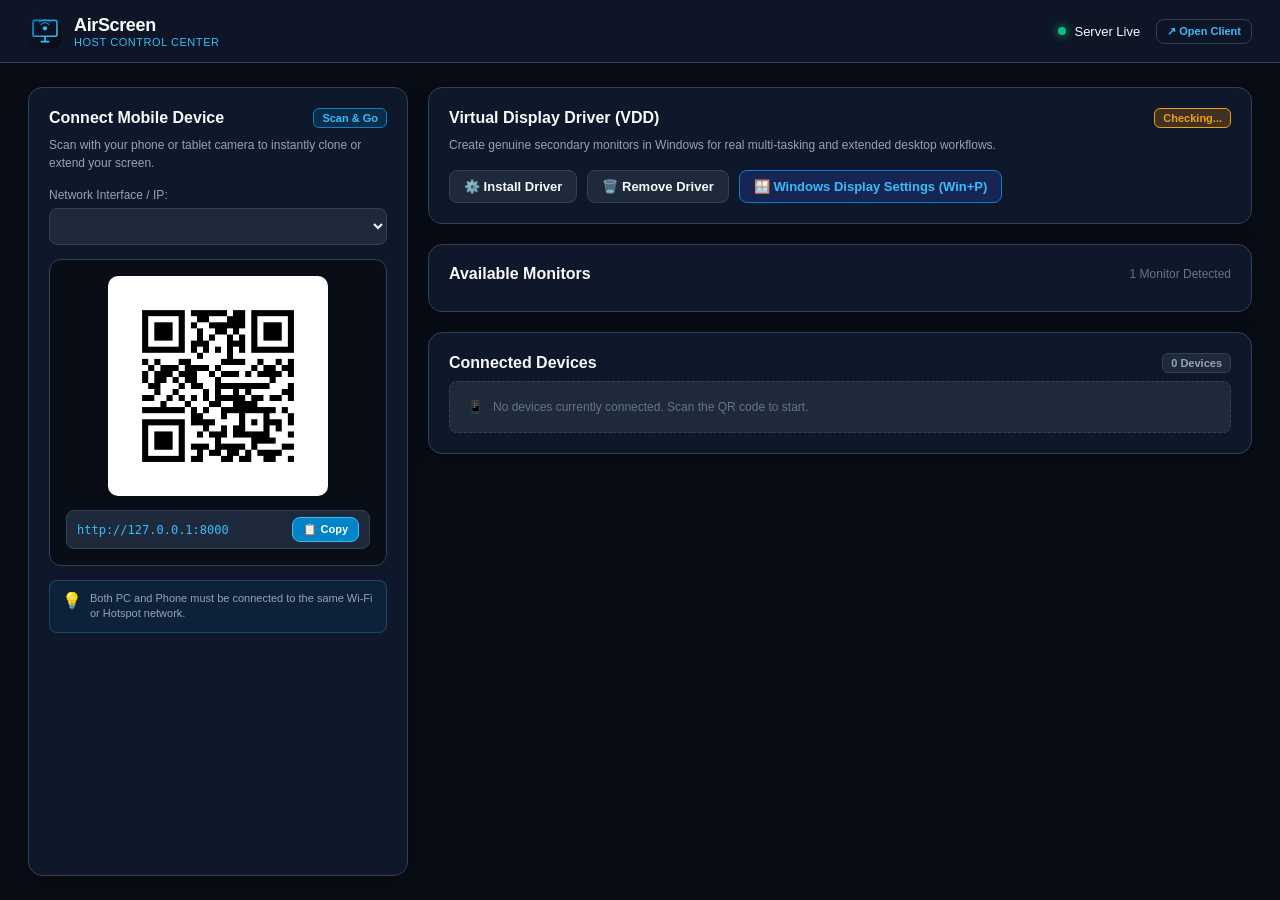
==== static/dashboard.html @ 87913420 "Implement AirScreen Full Software Suite: Host Desktop Control Center, PWA mobile client, hotkeys, tr" ====
<!DOCTYPE html>
<html lang="en">
<head>
  <meta charset="UTF-8">
  <meta name="viewport" content="width=device-width, initial-scale=1.0">
  <title>AirScreen Host Control Center</title>
  <link rel="icon" type="image/svg+xml" href="/static/icon.svg">
  <link rel="stylesheet" href="/static/css/dashboard.css?v=3.0">
</head>
<body>

  <!-- Top Navigation Header -->
  <header class="navbar">
    <div class="brand">
      <img src="/static/icon.svg" class="logo" alt="AirScreen Logo">
      <div class="brand-text">
        <span class="brand-name">AirScreen</span>
        <span class="brand-tag">Host Control Center</span>
      </div>
    </div>

    <div class="header-status">
      <div class="status-indicator">
        <span class="dot live-pulse"></span>
        <span id="server-status-label">Server Live</span>
      </div>
      <button class="btn btn-sm btn-ghost" id="open-client-tab-btn" title="Open Web Receiver in browser">
        ↗ Open Client
      </button>
    </div>
  </header>

  <main class="dashboard-grid">

    <!-- LEFT COLUMN: Connection & Pairing -->
    <section class="card connection-card">
      <div class="card-header">
        <h2 class="card-title">Connect Mobile Device</h2>
        <span class="badge badge-accent">Scan & Go</span>
      </div>
      <p class="card-desc">Scan with your phone or tablet camera to instantly clone or extend your screen.</p>

      <!-- Network Interface Selector -->
      <div class="form-group">
        <label for="iface-select" class="form-label">Network Interface / IP:</label>
        <select id="iface-select" class="form-select"></select>
      </div>

      <!-- QR Code Display Box -->
      <div class="qr-container">
        <div class="qr-box">
          <img id="qr-img" src="/static/qr.png" alt="Connection QR Code">
        </div>
        <div class="connection-url-box">
          <span class="url-text" id="connection-url">http://127.0.0.1:8000</span>
          <button class="btn btn-sm btn-primary" id="copy-url-btn">
            📋 Copy
          </button>
        </div>
      </div>

      <div class="tips-box">
        <span class="tip-icon">💡</span>
        <span class="tip-text">Both PC and Phone must be connected to the same Wi-Fi or Hotspot network.</span>
      </div>
    </section>

    <!-- RIGHT COLUMN: Monitors & Virtual Display Driver -->
    <div class="right-stack">

      <!-- Virtual Display Driver Studio -->
      <section class="card vdd-card">
        <div class="card-header">
          <h2 class="card-title">Virtual Display Driver (VDD)</h2>
          <span id="driver-status-badge" class="badge badge-warning">Checking...</span>
        </div>
        <p class="card-desc">Create genuine secondary monitors in Windows for real multi-tasking and extended desktop workflows.</p>

        <div class="vdd-actions">
          <button class="btn btn-secondary" id="btn-driver-install">
            <span>⚙️ Install Driver</span>
          </button>
          <button class="btn btn-secondary" id="btn-driver-remove">
            <span>🗑️ Remove Driver</span>
          </button>
          <button class="btn btn-accent" id="btn-driver-settings">
            <span>🪟 Windows Display Settings (Win+P)</span>
          </button>
        </div>
      </section>

      <!-- Monitor Previews & Switcher -->
      <section class="card monitors-card">
        <div class="card-header">
          <h2 class="card-title">Available Monitors</h2>
          <span class="card-sub-info" id="monitor-count-label">1 Monitor Detected</span>
        </div>

        <div class="monitors-grid" id="monitors-preview-container">
          <!-- Dynamically populated monitor cards -->
        </div>
      </section>

      <!-- Connected Clients Monitor -->
      <section class="card clients-card">
        <div class="card-header">
          <h2 class="card-title">Connected Devices</h2>
          <span class="badge" id="client-count-badge">0 Devices</span>
        </div>

        <div class="clients-list" id="clients-list-container">
          <div class="empty-state">
            <span class="empty-icon">📱</span>
            <span>No devices currently connected. Scan the QR code to start.</span>
          </div>
        </div>
      </section>

    </div>

  </main>

  <script src="/static/js/dashboard.js?v=3.0"></script>
</body>
</html>
---- static/css/dashboard.css ----
/* AirScreen Host Desktop Control Center Stylesheet */

:root {
  --bg-primary: #090d16;
  --bg-surface: #0f172a;
  --bg-elevated: #1e293b;
  --bg-highlight: #273549;

  --border-subtle: #334155;
  --border-active: #475569;

  --text-primary: #f8fafc;
  --text-secondary: #94a3b8;
  --text-muted: #64748b;

  --accent-blue: #0284c7;
  --accent-cyan: #38bdf8;
  --status-green: #10b981;
  --status-yellow: #f59e0b;
  --status-red: #ef4444;

  --font-sans: -apple-system, BlinkMacSystemFont, "Segoe UI", Roboto, "Helvetica Neue", Arial, sans-serif;
  --font-mono: ui-monospace, SFMono-Regular, Menlo, Monaco, Consolas, monospace;
}

* {
  box-sizing: border-box;
  margin: 0;
  padding: 0;
}

body {
  background-color: var(--bg-primary);
  color: var(--text-primary);
  font-family: var(--font-sans);
  min-height: 100vh;
  display: flex;
  flex-direction: column;
  overflow-x: hidden;
}

/* Navbar */
.navbar {
  display: flex;
  align-items: center;
  justify-content: space-between;
  padding: 14px 28px;
  background: rgba(15, 23, 42, 0.9);
  backdrop-filter: blur(12px);
  border-bottom: 1px solid var(--border-subtle);
  position: sticky;
  top: 0;
  z-index: 50;
}

.brand {
  display: flex;
  align-items: center;
  gap: 12px;
}

.logo {
  width: 34px;
  height: 34px;
}

.brand-name {
  font-size: 18px;
  font-weight: 700;
  letter-spacing: -0.02em;
}

.brand-tag {
  display: block;
  font-size: 11px;
  color: var(--accent-cyan);
  font-weight: 500;
  text-transform: uppercase;
  letter-spacing: 0.05em;
}

.header-status {
  display: flex;
  align-items: center;
  gap: 16px;
}

.status-indicator {
  display: flex;
  align-items: center;
  gap: 8px;
  font-size: 13px;
  font-weight: 500;
}

.dot {
  width: 8px;
  height: 8px;
  border-radius: 50%;
  background: var(--status-green);
}

.live-pulse {
  box-shadow: 0 0 10px var(--status-green);
  animation: pulse 2s infinite;
}

@keyframes pulse {
  0% { transform: scale(0.95); opacity: 0.8; }
  50% { transform: scale(1.15); opacity: 1; }
  100% { transform: scale(0.95); opacity: 0.8; }
}

/* Dashboard Grid */
.dashboard-grid {
  display: grid;
  grid-template-columns: 380px 1fr;
  gap: 20px;
  padding: 24px 28px;
  flex: 1;
  max-width: 1400px;
  margin: 0 auto;
  width: 100%;
}

@media (max-width: 900px) {
  .dashboard-grid {
    grid-template-columns: 1fr;
  }
}

.right-stack {
  display: flex;
  flex-direction: column;
  gap: 20px;
}

/* Cards */
.card {
  background: var(--bg-surface);
  border: 1px solid var(--border-subtle);
  border-radius: 14px;
  padding: 20px;
  box-shadow: 0 4px 20px rgba(0, 0, 0, 0.4);
}

.card-header {
  display: flex;
  align-items: center;
  justify-content: space-between;
  margin-bottom: 8px;
}

.card-title {
  font-size: 16px;
  font-weight: 600;
}

.card-desc {
  font-size: 12px;
  color: var(--text-secondary);
  line-height: 1.5;
  margin-bottom: 16px;
}

.card-sub-info {
  font-size: 12px;
  color: var(--text-muted);
}

/* Form inputs */
.form-group {
  margin-bottom: 14px;
}

.form-label {
  display: block;
  font-size: 12px;
  font-weight: 500;
  color: var(--text-secondary);
  margin-bottom: 6px;
}

.form-select {
  width: 100%;
  background: var(--bg-elevated);
  border: 1px solid var(--border-subtle);
  color: var(--text-primary);
  padding: 9px 12px;
  border-radius: 8px;
  font-size: 13px;
  outline: none;
}

/* QR Code Section */
.qr-container {
  display: flex;
  flex-direction: column;
  align-items: center;
  gap: 14px;
  padding: 16px;
  background: var(--bg-primary);
  border: 1px solid var(--border-subtle);
  border-radius: 12px;
}

.qr-box {
  width: 220px;
  height: 220px;
  background: #fff;
  padding: 10px;
  border-radius: 10px;
  display: flex;
  align-items: center;
  justify-content: center;
}

.qr-box img {
  width: 100%;
  height: 100%;
  object-fit: contain;
}

.connection-url-box {
  display: flex;
  align-items: center;
  justify-content: space-between;
  width: 100%;
  background: var(--bg-elevated);
  border: 1px solid var(--border-subtle);
  border-radius: 8px;
  padding: 6px 10px;
  gap: 8px;
}

.url-text {
  font-family: var(--font-mono);
  font-size: 12px;
  color: var(--accent-cyan);
  overflow: hidden;
  text-overflow: ellipsis;
  white-space: nowrap;
}

.tips-box {
  margin-top: 14px;
  padding: 10px 12px;
  background: rgba(2, 132, 199, 0.1);
  border: 1px solid rgba(56, 189, 248, 0.25);
  border-radius: 8px;
  display: flex;
  gap: 8px;
  align-items: flex-start;
}

.tip-text {
  font-size: 11px;
  color: var(--text-secondary);
  line-height: 1.4;
}

/* VDD Driver Card */
.vdd-actions {
  display: flex;
  flex-wrap: wrap;
  gap: 10px;
}

/* Monitors Grid */
.monitors-grid {
  display: grid;
  grid-template-columns: repeat(auto-fit, minmax(260px, 1fr));
  gap: 14px;
}

.monitor-preview-card {
  background: var(--bg-elevated);
  border: 1px solid var(--border-subtle);
  border-radius: 10px;
  padding: 12px;
  display: flex;
  flex-direction: column;
  gap: 10px;
  transition: all 0.18s;
  cursor: pointer;
}

.monitor-preview-card:hover {
  border-color: var(--border-active);
}

.monitor-preview-card.active {
  border-color: var(--accent-cyan);
  background: #172554;
}

.monitor-thumb-frame {
  width: 100%;
  height: 130px;
  background: #000;
  border-radius: 6px;
  overflow: hidden;
  display: flex;
  align-items: center;
  justify-content: center;
  border: 1px solid var(--border-subtle);
}

.monitor-thumb-frame img {
  width: 100%;
  height: 100%;
  object-fit: contain;
}

.monitor-info {
  display: flex;
  align-items: center;
  justify-content: space-between;
}

.mon-name {
  font-size: 13px;
  font-weight: 600;
}

.mon-res {
  font-family: var(--font-mono);
  font-size: 11px;
  color: var(--text-secondary);
}

/* Connected Devices List */
.clients-list {
  display: flex;
  flex-direction: column;
  gap: 8px;
}

.client-row {
  display: flex;
  align-items: center;
  justify-content: space-between;
  background: var(--bg-elevated);
  border: 1px solid var(--border-subtle);
  border-radius: 8px;
  padding: 10px 14px;
}

.client-details {
  display: flex;
  align-items: center;
  gap: 12px;
}

.client-icon {
  font-size: 20px;
}

.client-title {
  font-size: 13px;
  font-weight: 600;
}

.client-meta {
  font-family: var(--font-mono);
  font-size: 11px;
  color: var(--text-muted);
}

.empty-state {
  display: flex;
  align-items: center;
  gap: 10px;
  padding: 18px;
  color: var(--text-muted);
  font-size: 12px;
  background: var(--bg-elevated);
  border-radius: 8px;
  border: 1px dashed var(--border-subtle);
}

/* Badges & Buttons */
.badge {
  background: var(--bg-elevated);
  border: 1px solid var(--border-subtle);
  color: var(--text-secondary);
  padding: 3px 8px;
  border-radius: 6px;
  font-size: 11px;
  font-weight: 600;
}

.badge-accent {
  background: rgba(2, 132, 199, 0.2);
  border-color: var(--accent-blue);
  color: var(--accent-cyan);
}

.badge-success {
  background: rgba(16, 185, 129, 0.2);
  border-color: var(--status-green);
  color: var(--status-green);
}

.badge-warning {
  background: rgba(245, 158, 11, 0.2);
  border-color: var(--status-yellow);
  color: var(--status-yellow);
}

.btn {
  display: inline-flex;
  align-items: center;
  justify-content: center;
  gap: 6px;
  padding: 8px 14px;
  border-radius: 8px;
  font-size: 13px;
  font-weight: 600;
  cursor: pointer;
  border: 1px solid var(--border-subtle);
  transition: all 0.15s;
}

.btn-primary {
  background: var(--accent-blue);
  border-color: var(--accent-cyan);
  color: #fff;
}

.btn-primary:hover {
  background: #0369a1;
}

.btn-secondary {
  background: var(--bg-elevated);
  color: var(--text-primary);
}

.btn-secondary:hover {
  background: var(--bg-highlight);
}

.btn-accent {
  background: #172554;
  border-color: var(--accent-blue);
  color: var(--accent-cyan);
}

.btn-sm {
  padding: 5px 10px;
  font-size: 11px;
}

.btn-ghost {
  background: transparent;
  color: var(--accent-cyan);
}
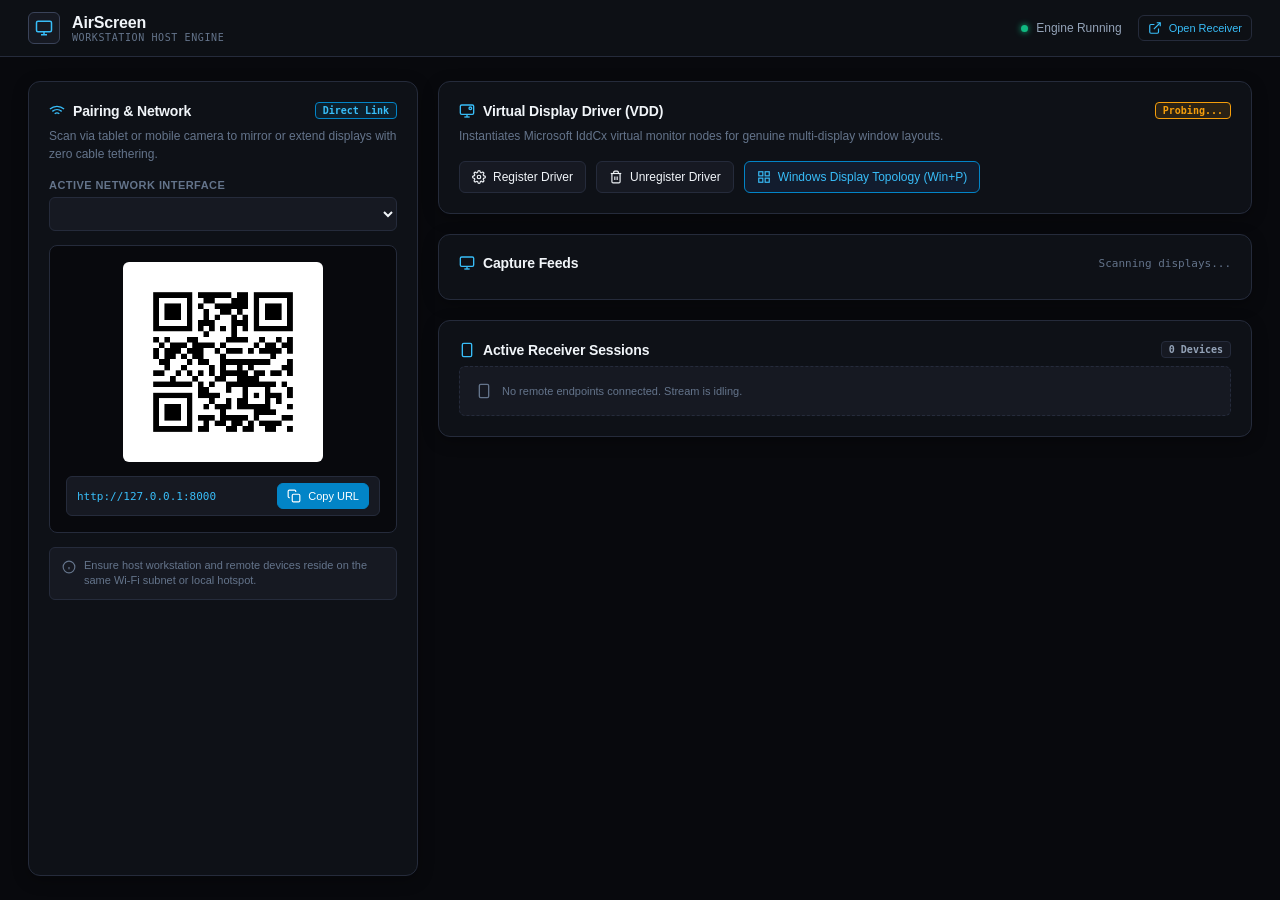
==== commit 382709e0: "Refactor UI: Remove all emojis, eliminate gradients for pure industrial dark theme, add kinetic iner" ====
--- a/static/dashboard.html
+++ b/static/dashboard.html
@@ -3,29 +3,36 @@
 <head>
   <meta charset="UTF-8">
   <meta name="viewport" content="width=device-width, initial-scale=1.0">
-  <title>AirScreen Host Control Center</title>
+  <title>AirScreen | Host Control Center</title>
   <link rel="icon" type="image/svg+xml" href="/static/icon.svg">
-  <link rel="stylesheet" href="/static/css/dashboard.css?v=3.0">
+  <link rel="stylesheet" href="/static/css/dashboard.css?v=4.0">
 </head>
 <body>
 
   <!-- Top Navigation Header -->
   <header class="navbar">
     <div class="brand">
-      <img src="/static/icon.svg" class="logo" alt="AirScreen Logo">
+      <div class="logo-box">
+        <svg viewBox="0 0 24 24" class="logo-svg">
+          <rect x="2" y="3" width="20" height="14" rx="2" stroke="currentColor" stroke-width="2" fill="none"/>
+          <line x1="8" y1="21" x2="16" y2="21" stroke="currentColor" stroke-width="2"/>
+          <line x1="12" y1="17" x2="12" y2="21" stroke="currentColor" stroke-width="2"/>
+        </svg>
+      </div>
       <div class="brand-text">
         <span class="brand-name">AirScreen</span>
-        <span class="brand-tag">Host Control Center</span>
+        <span class="brand-tag">Workstation Host Engine</span>
       </div>
     </div>
 
     <div class="header-status">
       <div class="status-indicator">
         <span class="dot live-pulse"></span>
-        <span id="server-status-label">Server Live</span>
+        <span id="server-status-label">Engine Running</span>
       </div>
-      <button class="btn btn-sm btn-ghost" id="open-client-tab-btn" title="Open Web Receiver in browser">
-        ↗ Open Client
+      <button class="btn btn-sm btn-ghost" id="open-client-tab-btn" title="Open receiver view in browser">
+        <svg viewBox="0 0 24 24" class="btn-icon"><path d="M18 13v6a2 2 0 0 1-2 2H5a2 2 0 0 1-2-2V8a2 2 0 0 1 2-2h6"/><polyline points="15 3 21 3 21 9"/><line x1="10" y1="14" x2="21" y2="3"/></svg>
+        <span>Open Receiver</span>
       </button>
     </div>
   </header>
@@ -35,33 +42,39 @@
     <!-- LEFT COLUMN: Connection & Pairing -->
     <section class="card connection-card">
       <div class="card-header">
-        <h2 class="card-title">Connect Mobile Device</h2>
-        <span class="badge badge-accent">Scan & Go</span>
+        <div class="header-with-icon">
+          <svg viewBox="0 0 24 24" class="panel-icon"><path d="M5 12.55a11 11 0 0 1 14.08 0M1.42 9a16 16 0 0 1 21.16 0M8.53 16.11a6 6 0 0 1 6.95 0M12 20h.01"/></svg>
+          <h2 class="card-title">Pairing & Network</h2>
+        </div>
+        <span class="badge badge-accent">Direct Link</span>
       </div>
-      <p class="card-desc">Scan with your phone or tablet camera to instantly clone or extend your screen.</p>
+      <p class="card-desc">Scan via tablet or mobile camera to mirror or extend displays with zero cable tethering.</p>
 
       <!-- Network Interface Selector -->
       <div class="form-group">
-        <label for="iface-select" class="form-label">Network Interface / IP:</label>
-        <select id="iface-select" class="form-select"></select>
+        <label for="iface-select" class="form-label">Active Network Interface</label>
+        <div class="select-wrapper">
+          <select id="iface-select" class="form-select"></select>
+        </div>
       </div>
 
       <!-- QR Code Display Box -->
       <div class="qr-container">
         <div class="qr-box">
-          <img id="qr-img" src="/static/qr.png" alt="Connection QR Code">
+          <img id="qr-img" src="/static/qr.png" alt="Direct Connection QR Code">
         </div>
         <div class="connection-url-box">
           <span class="url-text" id="connection-url">http://127.0.0.1:8000</span>
           <button class="btn btn-sm btn-primary" id="copy-url-btn">
-            📋 Copy
+            <svg viewBox="0 0 24 24" class="btn-icon"><rect x="9" y="9" width="13" height="13" rx="2" ry="2"/><path d="M5 15H4a2 2 0 0 1-2-2V4a2 2 0 0 1 2-2h9a2 2 0 0 1 2 2v1"/></svg>
+            <span id="copy-btn-text">Copy URL</span>
           </button>
         </div>
       </div>
 
       <div class="tips-box">
-        <span class="tip-icon">💡</span>
-        <span class="tip-text">Both PC and Phone must be connected to the same Wi-Fi or Hotspot network.</span>
+        <svg viewBox="0 0 24 24" class="tip-icon-svg"><circle cx="12" cy="12" r="10"/><line x1="12" y1="16" x2="12" y2="12"/><line x1="12" y1="8" x2="12.01" y2="8"/></svg>
+        <span class="tip-text">Ensure host workstation and remote devices reside on the same Wi-Fi subnet or local hotspot.</span>
       </div>
     </section>
 
@@ -71,20 +84,26 @@
       <!-- Virtual Display Driver Studio -->
       <section class="card vdd-card">
         <div class="card-header">
-          <h2 class="card-title">Virtual Display Driver (VDD)</h2>
-          <span id="driver-status-badge" class="badge badge-warning">Checking...</span>
+          <div class="header-with-icon">
+            <svg viewBox="0 0 24 24" class="panel-icon"><rect x="2" y="3" width="20" height="14" rx="2"/><line x1="8" y1="21" x2="16" y2="21"/><line x1="12" y1="17" x2="12" y2="21"/><circle cx="17" cy="8" r="2"/></svg>
+            <h2 class="card-title">Virtual Display Driver (VDD)</h2>
+          </div>
+          <span id="driver-status-badge" class="badge badge-warning">Probing...</span>
         </div>
-        <p class="card-desc">Create genuine secondary monitors in Windows for real multi-tasking and extended desktop workflows.</p>
+        <p class="card-desc">Instantiates Microsoft IddCx virtual monitor nodes for genuine multi-display window layouts.</p>
 
         <div class="vdd-actions">
           <button class="btn btn-secondary" id="btn-driver-install">
-            <span>⚙️ Install Driver</span>
+            <svg viewBox="0 0 24 24" class="btn-icon"><circle cx="12" cy="12" r="3"/><path d="M19.4 15a1.65 1.65 0 0 0 .33 1.82l.06.06a2 2 0 0 1 0 2.83 2 2 0 0 1-2.83 0l-.06-.06a1.65 1.65 0 0 0-1.82-.33 1.65 1.65 0 0 0-1 1.51V21a2 2 0 0 1-2 2 2 2 0 0 1-2-2v-.09A1.65 1.65 0 0 0 9 19.4a1.65 1.65 0 0 0-1.82.33l-.06.06a2 2 0 0 1-2.83 0 2 2 0 0 1 0-2.83l.06-.06a1.65 1.65 0 0 0 .33-1.82 1.65 1.65 0 0 0-1.51-1H3a2 2 0 0 1-2-2 2 2 0 0 1 2-2h.09A1.65 1.65 0 0 0 4.6 9a1.65 1.65 0 0 0-.33-1.82l-.06-.06a2 2 0 0 1 0-2.83 2 2 0 0 1 2.83 0l.06.06a1.65 1.65 0 0 0 1.82.33H9a1.65 1.65 0 0 0 1-1.51V3a2 2 0 0 1 2-2 2 2 0 0 1 2 2v.09a1.65 1.65 0 0 0 1 1.51 1.65 1.65 0 0 0 1.82-.33l.06-.06a2 2 0 0 1 2.83 0 2 2 0 0 1 0 2.83l-.06.06a1.65 1.65 0 0 0-.33 1.82V9a1.65 1.65 0 0 0 1.51 1H21a2 2 0 0 1 2 2 2 2 0 0 1-2 2h-.09a1.65 1.65 0 0 0-1.51 1z"/></svg>
+            <span>Register Driver</span>
           </button>
           <button class="btn btn-secondary" id="btn-driver-remove">
-            <span>🗑️ Remove Driver</span>
+            <svg viewBox="0 0 24 24" class="btn-icon"><polyline points="3 6 5 6 21 6"/><path d="M19 6v14a2 2 0 0 1-2 2H7a2 2 0 0 1-2-2V6m3 0V4a2 2 0 0 1 2-2h4a2 2 0 0 1 2 2v2"/><line x1="10" y1="11" x2="10" y2="17"/><line x1="14" y1="11" x2="14" y2="17"/></svg>
+            <span>Unregister Driver</span>
           </button>
           <button class="btn btn-accent" id="btn-driver-settings">
-            <span>🪟 Windows Display Settings (Win+P)</span>
+            <svg viewBox="0 0 24 24" class="btn-icon"><rect x="3" y="3" width="7" height="7"/><rect x="14" y="3" width="7" height="7"/><rect x="14" y="14" width="7" height="7"/><rect x="3" y="14" width="7" height="7"/></svg>
+            <span>Windows Display Topology (Win+P)</span>
           </button>
         </div>
       </section>
@@ -92,8 +111,11 @@
       <!-- Monitor Previews & Switcher -->
       <section class="card monitors-card">
         <div class="card-header">
-          <h2 class="card-title">Available Monitors</h2>
-          <span class="card-sub-info" id="monitor-count-label">1 Monitor Detected</span>
+          <div class="header-with-icon">
+            <svg viewBox="0 0 24 24" class="panel-icon"><rect x="2" y="3" width="20" height="14" rx="2"/><line x1="8" y1="21" x2="16" y2="21"/><line x1="12" y1="17" x2="12" y2="21"/></svg>
+            <h2 class="card-title">Capture Feeds</h2>
+          </div>
+          <span class="card-sub-info" id="monitor-count-label">Scanning displays...</span>
         </div>
 
         <div class="monitors-grid" id="monitors-preview-container">
@@ -104,14 +126,17 @@
       <!-- Connected Clients Monitor -->
       <section class="card clients-card">
         <div class="card-header">
-          <h2 class="card-title">Connected Devices</h2>
+          <div class="header-with-icon">
+            <svg viewBox="0 0 24 24" class="panel-icon"><rect x="5" y="2" width="14" height="20" rx="2" ry="2"/><line x1="12" y1="18" x2="12.01" y2="18"/></svg>
+            <h2 class="card-title">Active Receiver Sessions</h2>
+          </div>
           <span class="badge" id="client-count-badge">0 Devices</span>
         </div>
 
         <div class="clients-list" id="clients-list-container">
           <div class="empty-state">
-            <span class="empty-icon">📱</span>
-            <span>No devices currently connected. Scan the QR code to start.</span>
+            <svg viewBox="0 0 24 24" class="empty-icon-svg"><rect x="5" y="2" width="14" height="20" rx="2" ry="2"/><line x1="12" y1="18" x2="12.01" y2="18"/></svg>
+            <span>No remote endpoints connected. Stream is idling.</span>
           </div>
         </div>
       </section>
@@ -120,6 +145,6 @@
 
   </main>
 
-  <script src="/static/js/dashboard.js?v=3.0"></script>
+  <script src="/static/js/dashboard.js?v=4.0"></script>
 </body>
 </html>
--- a/static/css/dashboard.css
+++ b/static/css/dashboard.css
@@ -1,23 +1,25 @@
-/* AirScreen Host Desktop Control Center Stylesheet */
+/* AirScreen Professional Workstation Host Interface (Obsidian & Steel Palette) */
 
 :root {
-  --bg-primary: #090d16;
-  --bg-surface: #0f172a;
-  --bg-elevated: #1e293b;
-  --bg-highlight: #273549;
-
-  --border-subtle: #334155;
-  --border-active: #475569;
-
-  --text-primary: #f8fafc;
+  --bg-primary: #08090d;
+  --bg-surface: #0e1117;
+  --bg-elevated: #161922;
+  --bg-highlight: #202634;
+
+  --border-subtle: #252b3b;
+  --border-active: #3a4359;
+
+  --text-primary: #f1f5f9;
   --text-secondary: #94a3b8;
   --text-muted: #64748b;
 
-  --accent-blue: #0284c7;
+  --accent-core: #0284c7;
   --accent-cyan: #38bdf8;
-  --status-green: #10b981;
-  --status-yellow: #f59e0b;
-  --status-red: #ef4444;
+  --accent-subtle: rgba(2, 132, 199, 0.12);
+
+  --status-emerald: #10b981;
+  --status-amber: #f59e0b;
+  --status-rose: #f43f5e;
 
   --font-sans: -apple-system, BlinkMacSystemFont, "Segoe UI", Roboto, "Helvetica Neue", Arial, sans-serif;
   --font-mono: ui-monospace, SFMono-Regular, Menlo, Monaco, Consolas, monospace;
@@ -37,6 +39,7 @@
   display: flex;
   flex-direction: column;
   overflow-x: hidden;
+  -webkit-font-smoothing: antialiased;
 }
 
 /* Navbar */
@@ -44,8 +47,8 @@
   display: flex;
   align-items: center;
   justify-content: space-between;
-  padding: 14px 28px;
-  background: rgba(15, 23, 42, 0.9);
+  padding: 12px 28px;
+  background: rgba(14, 17, 23, 0.95);
   backdrop-filter: blur(12px);
   border-bottom: 1px solid var(--border-subtle);
   position: sticky;
@@ -59,73 +62,81 @@
   gap: 12px;
 }
 
-.logo {
-  width: 34px;
-  height: 34px;
+.logo-box {
+  width: 32px;
+  height: 32px;
+  border-radius: 6px;
+  background: var(--bg-elevated);
+  border: 1px solid var(--border-active);
+  display: flex;
+  align-items: center;
+  justify-content: center;
+  color: var(--accent-cyan);
+}
+
+.logo-svg {
+  width: 18px;
+  height: 18px;
 }
 
 .brand-name {
-  font-size: 18px;
+  font-size: 16px;
   font-weight: 700;
-  letter-spacing: -0.02em;
+  letter-spacing: -0.01em;
+  color: var(--text-primary);
 }
 
 .brand-tag {
   display: block;
-  font-size: 11px;
-  color: var(--accent-cyan);
+  font-size: 10px;
+  color: var(--text-muted);
+  font-family: var(--font-mono);
+  text-transform: uppercase;
+  letter-spacing: 0.06em;
+}
+
+.header-status {
+  display: flex;
+  align-items: center;
+  gap: 16px;
+}
+
+.status-indicator {
+  display: flex;
+  align-items: center;
+  gap: 8px;
+  font-size: 12px;
   font-weight: 500;
-  text-transform: uppercase;
-  letter-spacing: 0.05em;
-}
-
-.header-status {
-  display: flex;
-  align-items: center;
-  gap: 16px;
-}
-
-.status-indicator {
-  display: flex;
-  align-items: center;
-  gap: 8px;
-  font-size: 13px;
-  font-weight: 500;
+  color: var(--text-secondary);
 }
 
 .dot {
-  width: 8px;
-  height: 8px;
+  width: 7px;
+  height: 7px;
   border-radius: 50%;
-  background: var(--status-green);
+  background: var(--status-emerald);
 }
 
 .live-pulse {
-  box-shadow: 0 0 10px var(--status-green);
-  animation: pulse 2s infinite;
-}
-
-@keyframes pulse {
-  0% { transform: scale(0.95); opacity: 0.8; }
-  50% { transform: scale(1.15); opacity: 1; }
-  100% { transform: scale(0.95); opacity: 0.8; }
+  box-shadow: 0 0 6px var(--status-emerald);
 }
 
 /* Dashboard Grid */
 .dashboard-grid {
   display: grid;
-  grid-template-columns: 380px 1fr;
+  grid-template-columns: 390px 1fr;
   gap: 20px;
   padding: 24px 28px;
   flex: 1;
-  max-width: 1400px;
+  max-width: 1360px;
   margin: 0 auto;
   width: 100%;
 }
 
-@media (max-width: 900px) {
+@media (max-width: 960px) {
   .dashboard-grid {
     grid-template-columns: 1fr;
+    padding: 16px;
   }
 }
 
@@ -139,9 +150,9 @@
 .card {
   background: var(--bg-surface);
   border: 1px solid var(--border-subtle);
-  border-radius: 14px;
+  border-radius: 12px;
   padding: 20px;
-  box-shadow: 0 4px 20px rgba(0, 0, 0, 0.4);
+  box-shadow: 0 4px 16px rgba(0, 0, 0, 0.3);
 }
 
 .card-header {
@@ -151,21 +162,37 @@
   margin-bottom: 8px;
 }
 
+.header-with-icon {
+  display: flex;
+  align-items: center;
+  gap: 8px;
+}
+
+.panel-icon {
+  width: 16px;
+  height: 16px;
+  stroke: var(--accent-cyan);
+  stroke-width: 2;
+  fill: none;
+}
+
 .card-title {
-  font-size: 16px;
+  font-size: 14px;
   font-weight: 600;
+  letter-spacing: -0.01em;
 }
 
 .card-desc {
   font-size: 12px;
-  color: var(--text-secondary);
+  color: var(--text-muted);
   line-height: 1.5;
   margin-bottom: 16px;
 }
 
 .card-sub-info {
-  font-size: 12px;
-  color: var(--text-muted);
+  font-size: 11px;
+  color: var(--text-muted);
+  font-family: var(--font-mono);
 }
 
 /* Form inputs */
@@ -175,10 +202,16 @@
 
 .form-label {
   display: block;
-  font-size: 12px;
-  font-weight: 500;
-  color: var(--text-secondary);
+  font-size: 11px;
+  font-weight: 600;
+  text-transform: uppercase;
+  letter-spacing: 0.04em;
+  color: var(--text-muted);
   margin-bottom: 6px;
+}
+
+.select-wrapper {
+  position: relative;
 }
 
 .form-select {
@@ -186,13 +219,19 @@
   background: var(--bg-elevated);
   border: 1px solid var(--border-subtle);
   color: var(--text-primary);
-  padding: 9px 12px;
-  border-radius: 8px;
-  font-size: 13px;
+  padding: 8px 12px;
+  border-radius: 6px;
+  font-size: 12px;
+  font-family: var(--font-mono);
   outline: none;
-}
-
-/* QR Code Section */
+  transition: border-color 0.15s;
+}
+
+.form-select:focus {
+  border-color: var(--accent-core);
+}
+
+/* QR Code Container */
 .qr-container {
   display: flex;
   flex-direction: column;
@@ -201,15 +240,15 @@
   padding: 16px;
   background: var(--bg-primary);
   border: 1px solid var(--border-subtle);
-  border-radius: 12px;
+  border-radius: 8px;
 }
 
 .qr-box {
-  width: 220px;
-  height: 220px;
-  background: #fff;
-  padding: 10px;
-  border-radius: 10px;
+  width: 200px;
+  height: 200px;
+  background: #ffffff;
+  padding: 8px;
+  border-radius: 6px;
   display: flex;
   align-items: center;
   justify-content: center;
@@ -228,14 +267,14 @@
   width: 100%;
   background: var(--bg-elevated);
   border: 1px solid var(--border-subtle);
-  border-radius: 8px;
+  border-radius: 6px;
   padding: 6px 10px;
   gap: 8px;
 }
 
 .url-text {
   font-family: var(--font-mono);
-  font-size: 12px;
+  font-size: 11px;
   color: var(--accent-cyan);
   overflow: hidden;
   text-overflow: ellipsis;
@@ -245,17 +284,27 @@
 .tips-box {
   margin-top: 14px;
   padding: 10px 12px;
-  background: rgba(2, 132, 199, 0.1);
-  border: 1px solid rgba(56, 189, 248, 0.25);
-  border-radius: 8px;
+  background: var(--bg-elevated);
+  border: 1px solid var(--border-subtle);
+  border-radius: 6px;
   display: flex;
   gap: 8px;
   align-items: flex-start;
 }
 
+.tip-icon-svg {
+  width: 14px;
+  height: 14px;
+  stroke: var(--text-muted);
+  stroke-width: 2;
+  fill: none;
+  flex-shrink: 0;
+  margin-top: 2px;
+}
+
 .tip-text {
   font-size: 11px;
-  color: var(--text-secondary);
+  color: var(--text-muted);
   line-height: 1.4;
 }
 
@@ -276,12 +325,12 @@
 .monitor-preview-card {
   background: var(--bg-elevated);
   border: 1px solid var(--border-subtle);
-  border-radius: 10px;
+  border-radius: 8px;
   padding: 12px;
   display: flex;
   flex-direction: column;
   gap: 10px;
-  transition: all 0.18s;
+  transition: all 0.15s;
   cursor: pointer;
 }
 
@@ -290,15 +339,15 @@
 }
 
 .monitor-preview-card.active {
-  border-color: var(--accent-cyan);
-  background: #172554;
+  border-color: var(--accent-core);
+  background: #111a2e;
 }
 
 .monitor-thumb-frame {
   width: 100%;
   height: 130px;
   background: #000;
-  border-radius: 6px;
+  border-radius: 4px;
   overflow: hidden;
   display: flex;
   align-items: center;
@@ -319,14 +368,14 @@
 }
 
 .mon-name {
-  font-size: 13px;
+  font-size: 12px;
   font-weight: 600;
 }
 
 .mon-res {
   font-family: var(--font-mono);
-  font-size: 11px;
-  color: var(--text-secondary);
+  font-size: 10px;
+  color: var(--text-muted);
 }
 
 /* Connected Devices List */
@@ -342,7 +391,7 @@
   justify-content: space-between;
   background: var(--bg-elevated);
   border: 1px solid var(--border-subtle);
-  border-radius: 8px;
+  border-radius: 6px;
   padding: 10px 14px;
 }
 
@@ -352,31 +401,43 @@
   gap: 12px;
 }
 
-.client-icon {
-  font-size: 20px;
+.client-icon-svg {
+  width: 18px;
+  height: 18px;
+  stroke: var(--accent-cyan);
+  stroke-width: 2;
+  fill: none;
 }
 
 .client-title {
-  font-size: 13px;
+  font-size: 12px;
   font-weight: 600;
 }
 
 .client-meta {
   font-family: var(--font-mono);
+  font-size: 10px;
+  color: var(--text-muted);
+}
+
+.empty-state {
+  display: flex;
+  align-items: center;
+  gap: 10px;
+  padding: 16px;
+  color: var(--text-muted);
   font-size: 11px;
-  color: var(--text-muted);
-}
-
-.empty-state {
-  display: flex;
-  align-items: center;
-  gap: 10px;
-  padding: 18px;
-  color: var(--text-muted);
-  font-size: 12px;
-  background: var(--bg-elevated);
-  border-radius: 8px;
+  background: var(--bg-elevated);
+  border-radius: 6px;
   border: 1px dashed var(--border-subtle);
+}
+
+.empty-icon-svg {
+  width: 16px;
+  height: 16px;
+  stroke: currentColor;
+  stroke-width: 2;
+  fill: none;
 }
 
 /* Badges & Buttons */
@@ -384,47 +445,56 @@
   background: var(--bg-elevated);
   border: 1px solid var(--border-subtle);
   color: var(--text-secondary);
-  padding: 3px 8px;
-  border-radius: 6px;
-  font-size: 11px;
+  padding: 2px 7px;
+  border-radius: 4px;
+  font-size: 10px;
+  font-family: var(--font-mono);
   font-weight: 600;
 }
 
 .badge-accent {
-  background: rgba(2, 132, 199, 0.2);
-  border-color: var(--accent-blue);
+  background: var(--accent-subtle);
+  border-color: var(--accent-core);
   color: var(--accent-cyan);
 }
 
 .badge-success {
-  background: rgba(16, 185, 129, 0.2);
-  border-color: var(--status-green);
-  color: var(--status-green);
+  background: rgba(16, 185, 129, 0.12);
+  border-color: var(--status-emerald);
+  color: var(--status-emerald);
 }
 
 .badge-warning {
-  background: rgba(245, 158, 11, 0.2);
-  border-color: var(--status-yellow);
-  color: var(--status-yellow);
+  background: rgba(245, 158, 11, 0.12);
+  border-color: var(--status-amber);
+  color: var(--status-amber);
 }
 
 .btn {
   display: inline-flex;
   align-items: center;
   justify-content: center;
-  gap: 6px;
-  padding: 8px 14px;
-  border-radius: 8px;
-  font-size: 13px;
-  font-weight: 600;
+  gap: 7px;
+  padding: 8px 12px;
+  border-radius: 6px;
+  font-size: 12px;
+  font-weight: 500;
   cursor: pointer;
   border: 1px solid var(--border-subtle);
   transition: all 0.15s;
 }
 
+.btn-icon {
+  width: 14px;
+  height: 14px;
+  stroke: currentColor;
+  stroke-width: 2;
+  fill: none;
+}
+
 .btn-primary {
-  background: var(--accent-blue);
-  border-color: var(--accent-cyan);
+  background: var(--accent-core);
+  border-color: var(--accent-core);
   color: #fff;
 }
 
@@ -439,20 +509,30 @@
 
 .btn-secondary:hover {
   background: var(--bg-highlight);
+  border-color: var(--border-active);
 }
 
 .btn-accent {
-  background: #172554;
-  border-color: var(--accent-blue);
+  background: #121c2e;
+  border-color: var(--accent-core);
   color: var(--accent-cyan);
 }
 
+.btn-accent:hover {
+  background: #17253d;
+}
+
 .btn-sm {
-  padding: 5px 10px;
+  padding: 5px 9px;
   font-size: 11px;
 }
 
 .btn-ghost {
   background: transparent;
   color: var(--accent-cyan);
-}
+  border-color: var(--border-subtle);
+}
+
+.btn-ghost:hover {
+  background: var(--bg-elevated);
+}
